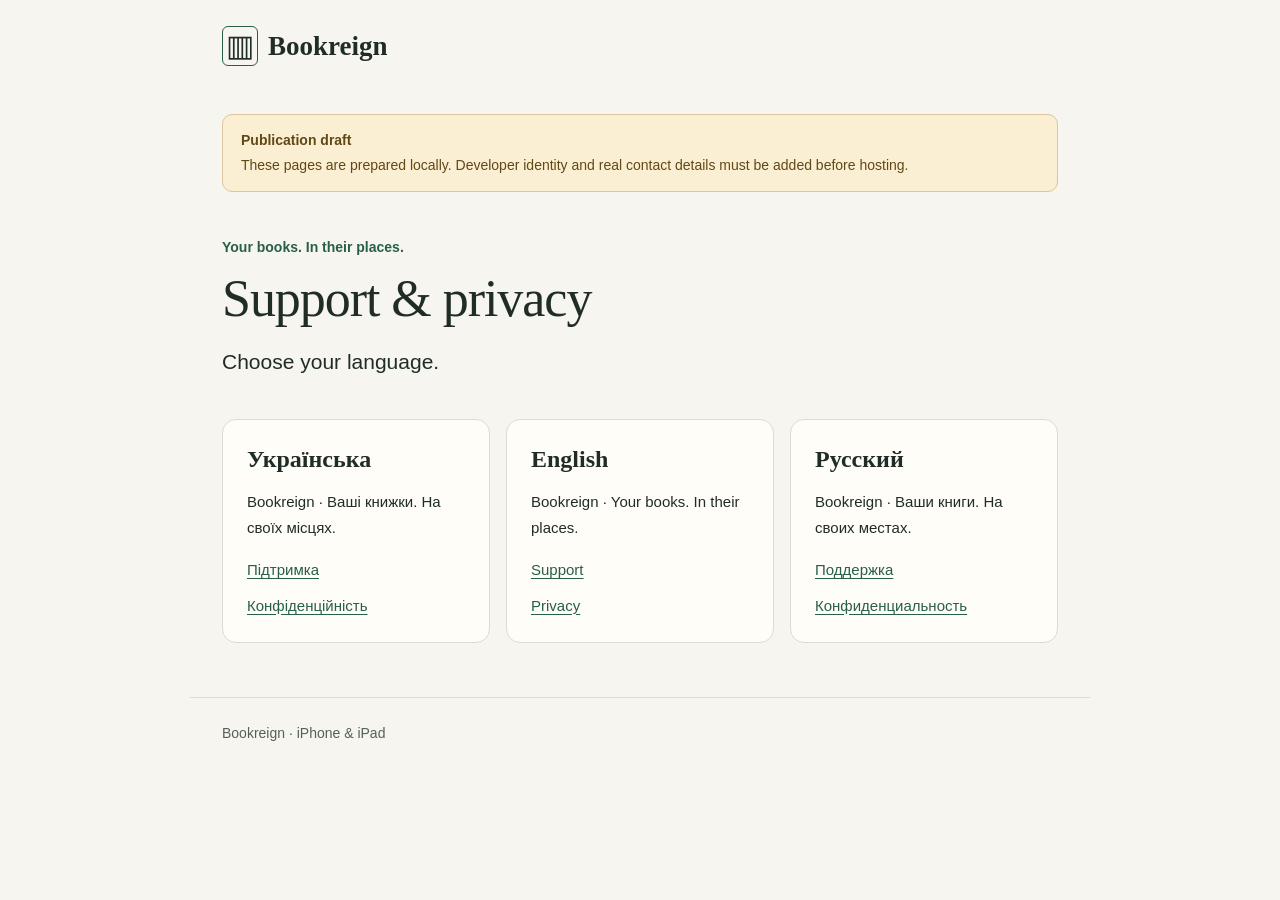
==== docs/app-store/web/index.html @ 1222b9fd "Initial import of Bookreign 1.0.0 (12)" ====
<!doctype html>
<html lang="en"><head><meta charset="utf-8"><meta name="viewport" content="width=device-width, initial-scale=1"><meta name="color-scheme" content="light dark"><meta name="robots" content="noindex"><title>Bookreign · Support &amp; privacy</title><link rel="stylesheet" href="styles.css"></head><body><header class="site-header"><span class="brand"><span class="book-mark" aria-hidden="true">▥</span>Bookreign</span></header><main id="main"><div class="draft" data-publication-pending><strong>Publication draft</strong><p>These pages are prepared locally. Developer identity and real contact details must be added before hosting.</p></div><div class="hero"><p class="eyebrow">Your books. In their places.</p><h1>Support &amp; privacy</h1><p class="lead">Choose your language.</p></div><div class="language-cards"><section lang="uk"><h2>Українська</h2><p>Bookreign · Ваші книжки. На своїх місцях.</p><a href="support-uk.html">Підтримка</a><a href="privacy-uk.html">Конфіденційність</a></section><section lang="en"><h2>English</h2><p>Bookreign · Your books. In their places.</p><a href="support-en.html">Support</a><a href="privacy-en.html">Privacy</a></section><section lang="ru"><h2>Русский</h2><p>Bookreign · Ваши книги. На своих местах.</p><a href="support-ru.html">Поддержка</a><a href="privacy-ru.html">Конфиденциальность</a></section></div></main><footer>Bookreign · iPhone &amp; iPad</footer></body></html>
---- docs/app-store/web/styles.css ----
:root { color-scheme: light dark; --paper:#f7f5ef; --card:#fffdf8; --ink:#202d27; --muted:#536159; --forest:#285f48; --line:#d8ddd3; --notice:#fbefd3; --notice-ink:#614815; --focus:#ad5429; }
* { box-sizing:border-box; }
html { scroll-behavior:smooth; }
body { margin:0; background:var(--paper); color:var(--ink); font:17px/1.7 -apple-system,BlinkMacSystemFont,"Segoe UI",sans-serif; overflow-wrap:break-word; }
a { color:var(--forest); text-underline-offset:.22em; }
a:hover { text-decoration-thickness:2px; }
a:focus-visible,summary:focus-visible { outline:3px solid var(--focus); outline-offset:5px; border-radius:3px; }
.site-header,.page-nav,main,footer { max-width:900px; margin:auto; padding-inline:32px; }
.site-header { display:flex; justify-content:space-between; align-items:center; gap:20px; padding-block:26px 18px; }
.brand { display:inline-flex; align-items:center; gap:10px; font:700 27px/1.2 Georgia,serif; text-decoration:none; }
.book-mark { display:grid; place-items:center; width:36px; height:40px; border:1px solid var(--forest); border-radius:6px; font:30px/1 Georgia,serif; }
.languages { display:flex; flex-wrap:wrap; gap:8px 16px; font-size:14px; }
[aria-current="page"] { font-weight:700; }
.page-nav { display:flex; gap:26px; border-bottom:1px solid var(--line); padding-block:12px 20px; font-size:15px; }
main { padding-block:30px 54px; }
.draft { background:var(--notice); color:var(--notice-ink); border:1px solid #dac59c; padding:14px 18px; border-radius:10px; font-size:14px; line-height:1.6; }
.draft p { margin:3px 0 0; }
.hero { margin:44px 0 40px; }
.eyebrow { color:var(--forest); font-size:14px; font-weight:650; margin:0 0 10px; }
h1 { font:500 clamp(32px,5.7vw,52px)/1.13 Georgia,serif; letter-spacing:-.02em; margin:0 0 18px; }
h2 { font:600 24px/1.3 Georgia,serif; margin:0 0 14px; }
.lead { max-width:630px; font-size:21px; line-height:1.55; }
.meta { color:var(--muted); font-size:13px; }
section { margin:34px 0; }
p { margin:0 0 17px; }
section p:last-child { margin-bottom:0; }
.provider-links { padding-left:22px; margin-top:-15px; }
.contact { padding:26px; background:var(--card); border:1px solid var(--line); border-radius:14px; margin-top:44px; }
.faq details { border-top:1px solid var(--line); padding:20px 0; }
.faq details:last-child { border-bottom:1px solid var(--line); }
summary { cursor:pointer; color:var(--forest); font-weight:650; padding-right:10px; }
.faq p { margin:16px 0 0; }
footer { border-top:1px solid var(--line); padding-block:24px 34px; display:flex; justify-content:space-between; flex-wrap:wrap; gap:10px 26px; color:var(--muted); font-size:14px; }
.skip-link { position:absolute; top:-100px; left:16px; padding:10px 16px; z-index:10; background:var(--card); }
.skip-link:focus { top:8px; }
.language-cards { display:grid; grid-template-columns:repeat(3,minmax(0,1fr)); gap:16px; }
.language-cards section { margin:0; background:var(--card); border:1px solid var(--line); padding:24px; border-radius:14px; font-size:15px; }
.language-cards a { display:block; margin-top:10px; }
@media(max-width:620px) {
 .site-header,.page-nav,main,footer { padding-inline:22px; }
 .site-header { align-items:flex-start; flex-direction:column; gap:20px; }
 .languages { gap:20px; }
 .page-nav { gap:18px; flex-wrap:wrap; }
 .hero { margin-block:34px; }
 .lead { font-size:19px; }
 .contact { padding:22px; }
 .language-cards { grid-template-columns:1fr; }
}
@media(prefers-color-scheme:dark) {
 :root { --paper:#17241e; --card:#203229; --ink:#e8eee8; --muted:#b4c1b7; --forest:#a6d4b8; --line:#3d5145; --notice:#3a321e; --notice-ink:#f3daa0; --focus:#edb58a; }
 .draft { border-color:#6d5a31; }
}
@media(prefers-reduced-motion:reduce) { html { scroll-behavior:auto; } }
@media print { .draft,.languages,.page-nav,.skip-link { display:none; } body { font-size:11pt; color:#000; background:#fff; } .site-header,main,footer { max-width:none; padding:0; } a { color:inherit; } details { break-inside:avoid; } }
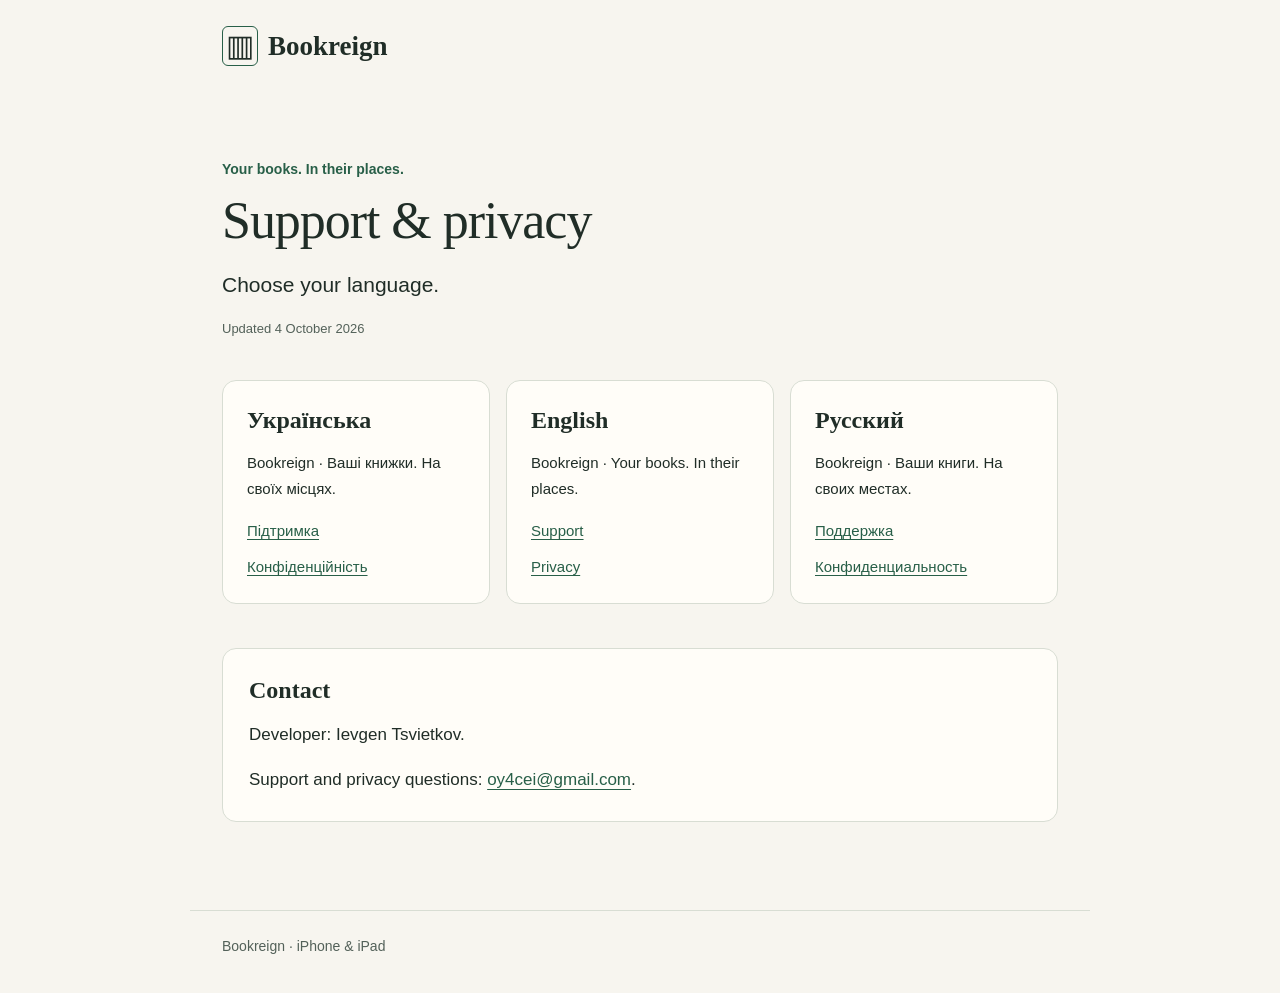
==== commit 583b976c: "Publish privacy policy and support pages for Bookreign" ====
--- a/docs/app-store/web/index.html
+++ b/docs/app-store/web/index.html
@@ -1,2 +1,2 @@
 <!doctype html>
-<html lang="en"><head><meta charset="utf-8"><meta name="viewport" content="width=device-width, initial-scale=1"><meta name="color-scheme" content="light dark"><meta name="robots" content="noindex"><title>Bookreign · Support &amp; privacy</title><link rel="stylesheet" href="styles.css"></head><body><header class="site-header"><span class="brand"><span class="book-mark" aria-hidden="true">▥</span>Bookreign</span></header><main id="main"><div class="draft" data-publication-pending><strong>Publication draft</strong><p>These pages are prepared locally. Developer identity and real contact details must be added before hosting.</p></div><div class="hero"><p class="eyebrow">Your books. In their places.</p><h1>Support &amp; privacy</h1><p class="lead">Choose your language.</p></div><div class="language-cards"><section lang="uk"><h2>Українська</h2><p>Bookreign · Ваші книжки. На своїх місцях.</p><a href="support-uk.html">Підтримка</a><a href="privacy-uk.html">Конфіденційність</a></section><section lang="en"><h2>English</h2><p>Bookreign · Your books. In their places.</p><a href="support-en.html">Support</a><a href="privacy-en.html">Privacy</a></section><section lang="ru"><h2>Русский</h2><p>Bookreign · Ваши книги. На своих местах.</p><a href="support-ru.html">Поддержка</a><a href="privacy-ru.html">Конфиденциальность</a></section></div></main><footer>Bookreign · iPhone &amp; iPad</footer></body></html>
+<html lang="en"><head><meta charset="utf-8"><meta name="viewport" content="width=device-width, initial-scale=1"><meta name="color-scheme" content="light dark"><title>Bookreign · Support &amp; privacy</title><link rel="stylesheet" href="styles.css"></head><body><header class="site-header"><span class="brand"><span class="book-mark" aria-hidden="true">▥</span>Bookreign</span></header><main id="main"><div class="hero"><p class="eyebrow">Your books. In their places.</p><h1>Support &amp; privacy</h1><p class="lead">Choose your language.</p><p class="meta">Updated 4 October 2026</p></div><div class="language-cards"><section lang="uk"><h2>Українська</h2><p>Bookreign · Ваші книжки. На своїх місцях.</p><a href="support-uk.html">Підтримка</a><a href="privacy-uk.html">Конфіденційність</a></section><section lang="en"><h2>English</h2><p>Bookreign · Your books. In their places.</p><a href="support-en.html">Support</a><a href="privacy-en.html">Privacy</a></section><section lang="ru"><h2>Русский</h2><p>Bookreign · Ваши книги. На своих местах.</p><a href="support-ru.html">Поддержка</a><a href="privacy-ru.html">Конфиденциальность</a></section></div><section class="contact" id="contact"><h2>Contact</h2><p>Developer: Ievgen Tsvietkov.</p><p>Support and privacy questions: <a href="mailto:oy4cei@gmail.com">oy4cei@gmail.com</a>.</p></section></main><footer>Bookreign · iPhone &amp; iPad</footer></body></html>
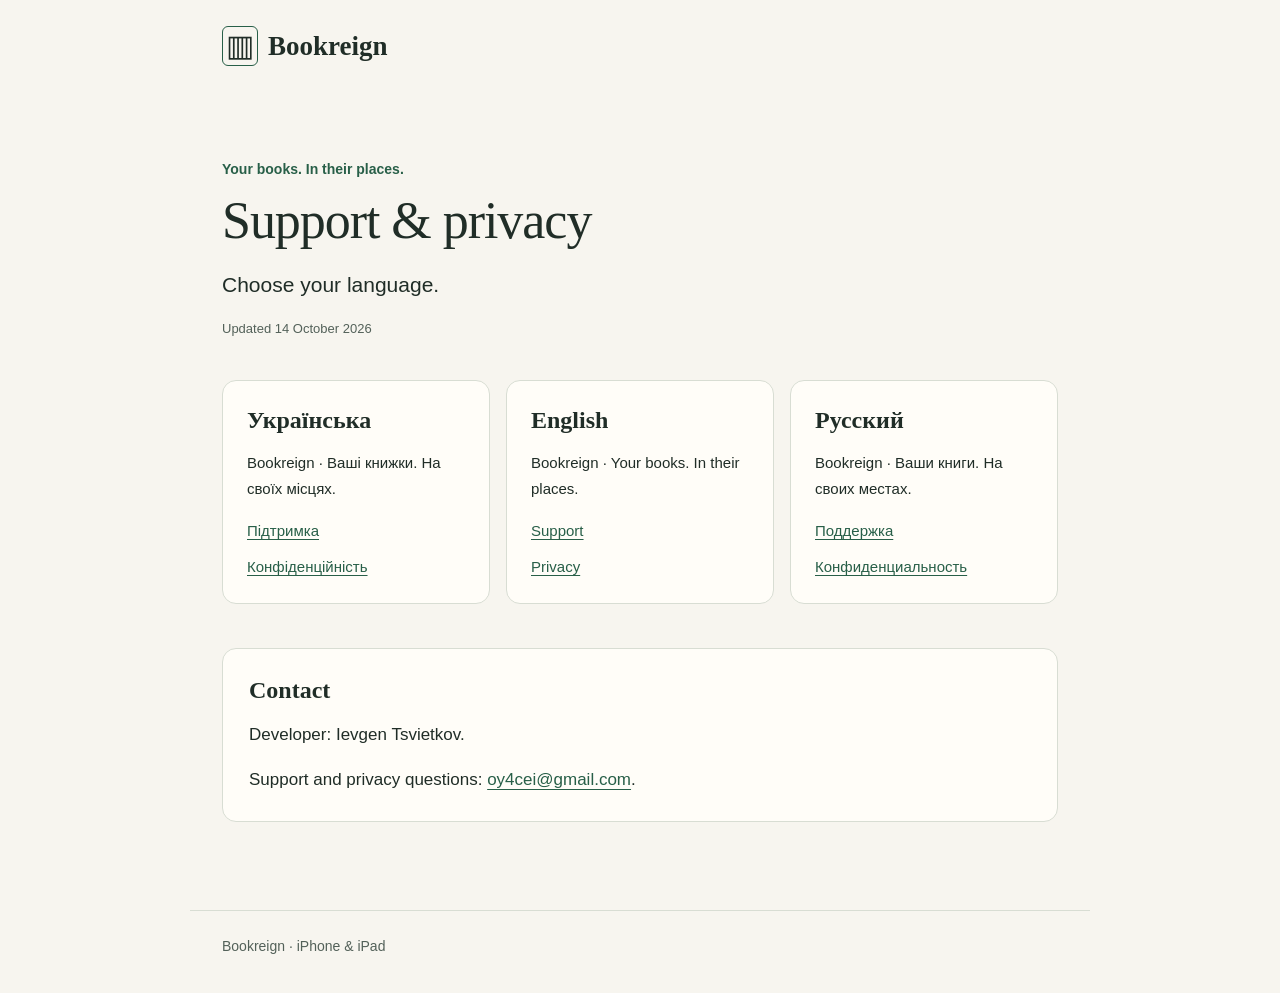
==== commit 5b7a0b13: "Add private iCloud family library and prepare Bookreign 1.1.0" ====
--- a/docs/app-store/web/index.html
+++ b/docs/app-store/web/index.html
@@ -1,2 +1,2 @@
 <!doctype html>
-<html lang="en"><head><meta charset="utf-8"><meta name="viewport" content="width=device-width, initial-scale=1"><meta name="color-scheme" content="light dark"><title>Bookreign · Support &amp; privacy</title><link rel="stylesheet" href="styles.css"></head><body><header class="site-header"><span class="brand"><span class="book-mark" aria-hidden="true">▥</span>Bookreign</span></header><main id="main"><div class="hero"><p class="eyebrow">Your books. In their places.</p><h1>Support &amp; privacy</h1><p class="lead">Choose your language.</p><p class="meta">Updated 4 October 2026</p></div><div class="language-cards"><section lang="uk"><h2>Українська</h2><p>Bookreign · Ваші книжки. На своїх місцях.</p><a href="support-uk.html">Підтримка</a><a href="privacy-uk.html">Конфіденційність</a></section><section lang="en"><h2>English</h2><p>Bookreign · Your books. In their places.</p><a href="support-en.html">Support</a><a href="privacy-en.html">Privacy</a></section><section lang="ru"><h2>Русский</h2><p>Bookreign · Ваши книги. На своих местах.</p><a href="support-ru.html">Поддержка</a><a href="privacy-ru.html">Конфиденциальность</a></section></div><section class="contact" id="contact"><h2>Contact</h2><p>Developer: Ievgen Tsvietkov.</p><p>Support and privacy questions: <a href="mailto:oy4cei@gmail.com">oy4cei@gmail.com</a>.</p></section></main><footer>Bookreign · iPhone &amp; iPad</footer></body></html>
+<html lang="en"><head><meta charset="utf-8"><meta name="viewport" content="width=device-width, initial-scale=1"><meta name="color-scheme" content="light dark"><title>Bookreign · Support &amp; privacy</title><link rel="stylesheet" href="styles.css"></head><body><header class="site-header"><span class="brand"><span class="book-mark" aria-hidden="true">▥</span>Bookreign</span></header><main id="main"><div class="hero"><p class="eyebrow">Your books. In their places.</p><h1>Support &amp; privacy</h1><p class="lead">Choose your language.</p><p class="meta">Updated 14 October 2026</p></div><div class="language-cards"><section lang="uk"><h2>Українська</h2><p>Bookreign · Ваші книжки. На своїх місцях.</p><a href="support-uk.html">Підтримка</a><a href="privacy-uk.html">Конфіденційність</a></section><section lang="en"><h2>English</h2><p>Bookreign · Your books. In their places.</p><a href="support-en.html">Support</a><a href="privacy-en.html">Privacy</a></section><section lang="ru"><h2>Русский</h2><p>Bookreign · Ваши книги. На своих местах.</p><a href="support-ru.html">Поддержка</a><a href="privacy-ru.html">Конфиденциальность</a></section></div><section class="contact" id="contact"><h2>Contact</h2><p>Developer: Ievgen Tsvietkov.</p><p>Support and privacy questions: <a href="mailto:oy4cei@gmail.com">oy4cei@gmail.com</a>.</p></section></main><footer>Bookreign · iPhone &amp; iPad</footer></body></html>
